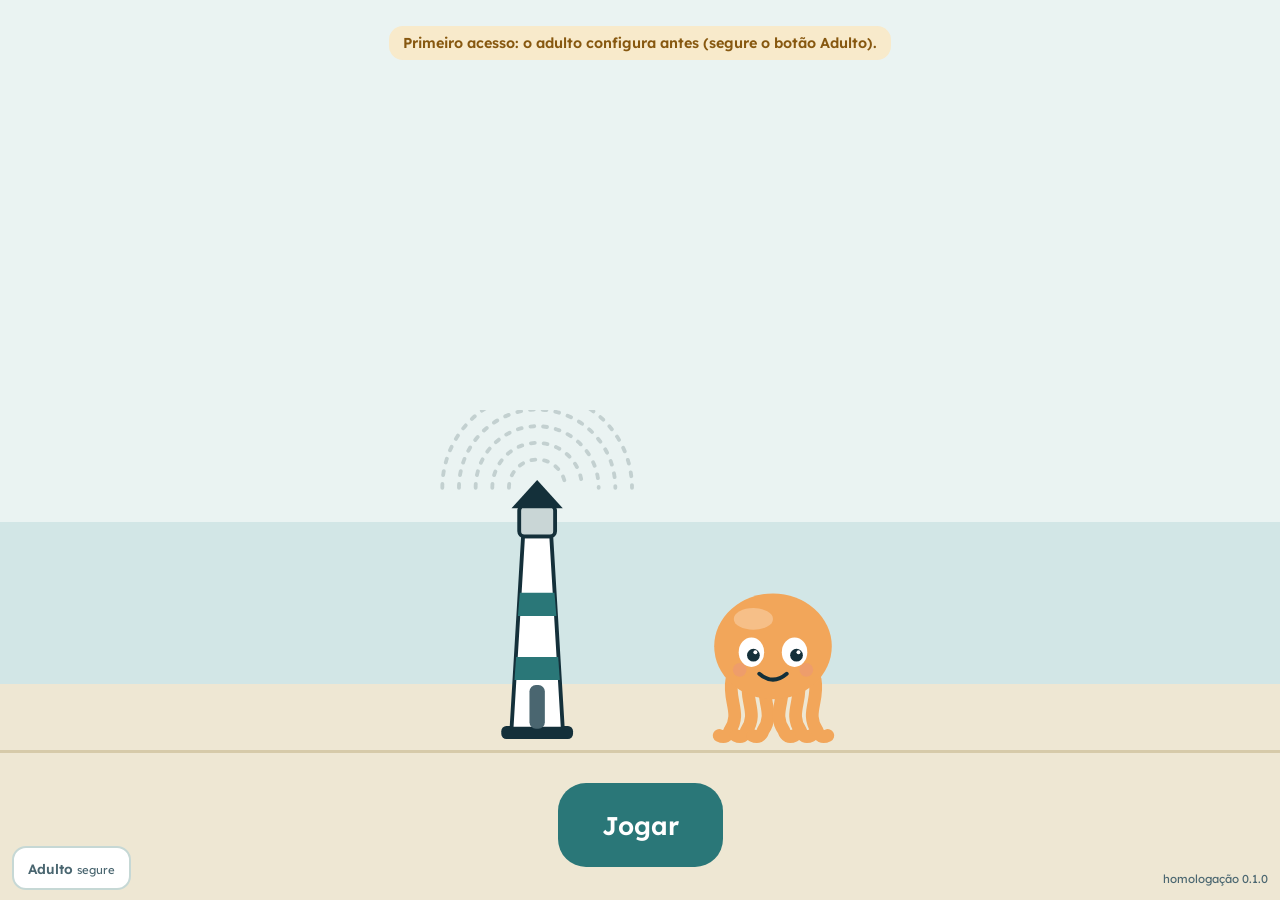
==== docs/jogo/index.html @ 40dbb8e6 "Protótipo jogável da Vila Conversa para homologação Aplicativo web instalável em docs/jogo, que roda" ====
<!doctype html>
<html lang="pt-BR">
<head>
<meta charset="utf-8">
<meta name="viewport" content="width=device-width, initial-scale=1, viewport-fit=cover">
<meta name="robots" content="noindex">
<meta name="theme-color" content="#2A7778">
<meta name="apple-mobile-web-app-capable" content="yes">
<meta name="mobile-web-app-capable" content="yes">
<meta name="apple-mobile-web-app-title" content="Ilha do Farol">
<meta name="apple-mobile-web-app-status-bar-style" content="default">
<meta name="description" content="Protótipo de homologação da Ilha do Farol, jogo terapêutico para crianças autistas.">
<title>Ilha do Farol</title>
<link rel="manifest" href="manifest.webmanifest">
<link rel="icon" href="icones/icone-192.png">
<link rel="apple-touch-icon" href="icones/icone-180.png">
<link rel="preconnect" href="https://fonts.googleapis.com">
<link rel="preconnect" href="https://fonts.gstatic.com" crossorigin>
<link rel="stylesheet" href="https://fonts.googleapis.com/css2?family=Lexend:wght@400;500;600;700&display=swap">
<link rel="stylesheet" href="estilo.css">
</head>
<body>
<div id="app"><p style="padding:24px;font-family:system-ui">Carregando a Ilha do Farol…</p></div>
<noscript><p style="padding:24px;font-family:system-ui">Este jogo precisa de JavaScript ligado.</p></noscript>
<script src="arte.js"></script>
<script src="app.js"></script>
</body>
</html>
---- docs/jogo/estilo.css ----
/* Ilha do Farol: estilos do protótipo.
   Um mundo visual só, claro e calmo. Nada pisca; movimento lento e raro. */
:root{
  color-scheme:light;
  --ceu:#EAF3F2; --mar:#D2E6E6; --areia:#EEE7D3; --areia-borda:#D6CAA9;
  --tinta:#14303A; --tinta2:#4A6670; --linha:#C6D8D5;
  --teal:#2A7778; --teal-claro:#D4E9E8; --ambar:#D8952A; --ambar-claro:#F8EACB; --ambar-tinta:#875810;
  --fundo:#F1F6F5; --superficie:#FFFFFF;
  --f:"Lexend","Segoe UI",system-ui,sans-serif;
}
*{box-sizing:border-box}
html,body{height:100%;margin:0}
body{background:var(--ceu);color:var(--tinta);font-family:var(--f);font-weight:400;-webkit-tap-highlight-color:transparent;overscroll-behavior:none}
button{font-family:inherit;color:inherit}
button:focus-visible,select:focus-visible,input:focus-visible,a:focus-visible{outline:3px solid var(--ambar);outline-offset:3px}
svg{display:block}
[hidden]{display:none!important}
img.foto{display:block;height:auto;user-select:none;-webkit-user-drag:none}
.morador-lugar img{width:clamp(120px,28vw,210px)}
.objeto img{width:100%}
.carta img.picto{width:100%;height:74px;object-fit:contain}
.faixa .slot img{width:56px;height:56px;object-fit:contain}
.museu .prateleira img{width:44px;height:44px;object-fit:contain}
.farol-foto{position:relative;display:grid;justify-items:center}
.farol-foto img.farol{height:min(52vh,340px);width:auto}
.farol-foto .aneis{position:absolute;top:-6%;width:70%}
.lume.foto.acena{animation:boia 3.2s ease-in-out infinite}
@keyframes boia{0%,100%{transform:translateY(0)}50%{transform:translateY(-6px)}}

/* ---------- Telas da criança ---------- */
.tela{width:100%;overflow:hidden;height:100dvh;display:grid;grid-template-rows:auto minmax(0,1fr) auto;background:linear-gradient(var(--ceu) 0 58%,var(--mar) 58% 76%,var(--areia) 76%);user-select:none;-webkit-user-select:none}
.topo{display:flex;align-items:center;justify-content:space-between;gap:10px;padding:calc(10px + env(safe-area-inset-top,0px)) 14px 6px}
.agenda{list-style:none;margin:0;padding:0;display:flex;gap:6px}
.agenda li{width:44px;height:44px;border-radius:12px;background:var(--superficie);display:grid;place-items:center;opacity:.5;border:2px solid transparent;position:relative}
.agenda li svg{width:30px;height:30px}
.agenda li.atual{opacity:1;border-color:var(--teal)}
.agenda li.feito{opacity:.85}
.agenda li.feito::after{content:"";position:absolute;right:-4px;bottom:-4px;width:16px;height:16px;border-radius:50%;background:var(--teal) url("data:image/svg+xml,%3Csvg xmlns='http://www.w3.org/2000/svg' viewBox='0 0 16 16'%3E%3Cpath d='M4 8.5l2.5 2.5L12 5.5' fill='none' stroke='white' stroke-width='2' stroke-linecap='round'/%3E%3C/svg%3E") center/100% no-repeat}
.btn-pausa{display:flex;align-items:center;gap:8px;min-height:56px;padding:0 16px 0 10px;border-radius:18px;background:var(--superficie);border:3px solid var(--tinta);font-weight:600;font-size:1.05rem;cursor:pointer}
.btn-pausa svg{width:34px;height:34px}

.palco{position:relative;min-height:0;display:grid;place-items:end center;overflow:hidden;padding:0 12px}
.legenda{position:absolute;top:8px;left:50%;transform:translateX(-50%);width:max-content;max-width:min(92%,640px);background:var(--superficie);border-radius:20px;padding:10px 18px;font-size:clamp(1.05rem,2.8vw,1.45rem);line-height:1.35;text-align:center;box-shadow:0 2px 0 var(--linha);z-index:3}
.legenda:empty{display:none}
.legenda .quem{display:block;font-size:.72rem;font-weight:600;letter-spacing:.08em;text-transform:uppercase;color:var(--teal)}
.legenda.alto{font-size:clamp(1.4rem,4.6vw,2.2rem);font-weight:700;letter-spacing:.02em}

.cena{position:relative;width:min(100%,860px);height:100%;display:flex;align-items:flex-end;justify-content:center;gap:4%;padding-top:86px}
.lado-lume,.lado-morador{position:relative;display:flex;align-items:flex-end}
.lado-lume .lume{width:clamp(130px,30vw,230px);height:auto}
.lado-morador{gap:0}
.barraca-fundo{position:absolute;left:50%;bottom:0;transform:translateX(-50%);width:clamp(170px,40vw,300px);opacity:.95}
.morador-lugar{position:relative;z-index:1}
.morador-lugar svg{width:clamp(120px,28vw,210px);height:auto}
.objeto{position:relative;z-index:2;align-self:center;width:clamp(56px,12vw,96px);transition:transform 1.1s ease,opacity .9s ease}
.objeto.grande{width:clamp(90px,20vw,150px)}
.objeto .grupo{display:flex;gap:4px}
.objeto.entregue{transform:translateX(-160%) translateY(-10%) scale(.8)}
.objeto.recolhe{opacity:0;transform:translateX(40%)}
.cena.aquecer{align-items:flex-end;gap:10%}
.cena.aquecer .objeto{align-self:flex-end;margin-bottom:6%}

.pote{position:absolute;right:14px;bottom:12px;z-index:4;display:flex;align-items:center;gap:6px;background:var(--superficie);border-radius:16px;padding:6px 12px 6px 8px;font-weight:700;font-size:1.2rem;font-variant-numeric:tabular-nums}
.pote svg{width:30px;height:30px}
.pote.ganhou{animation:pulo .7s ease 1}
.pote.brilho{box-shadow:0 0 0 8px var(--ambar-claro);transition:box-shadow 1.2s ease}
.pedrinhas{display:flex;gap:6px;flex-wrap:wrap;justify-content:center;max-width:100%}
.pedrinhas i{width:14px;height:14px;border-radius:50%;background:var(--superficie);border:2px solid var(--teal)}
.pedrinhas i.feita{background:var(--teal)}
.pedrinhas i.atual{background:var(--ambar);border-color:var(--ambar)}

.opcoes{display:flex;flex-direction:column;align-items:center;gap:12px;padding:12px 12px calc(16px + env(safe-area-inset-bottom,0px));background:var(--areia);border-top:3px solid var(--areia-borda);min-height:150px;justify-content:center}
.cartas{display:flex;flex-wrap:wrap;justify-content:center;gap:14px}
.carta{width:clamp(104px,27vw,152px);min-height:132px;display:grid;grid-template-rows:1fr auto;gap:4px;padding:10px 8px 10px;border-radius:20px;background:var(--superficie);border:3px solid #DCD4BF;border-top:12px solid var(--cat,#DCD4BF);font-weight:600;font-size:1rem;line-height:1.2;cursor:pointer;transition:opacity .7s ease,transform .15s ease,box-shadow .5s ease;touch-action:manipulation}
.carta svg{width:100%;height:74px}
.carta:active{transform:scale(.97)}
.carta.apagada{opacity:.28}
.carta.escondida{visibility:hidden}
.carta.modelo{box-shadow:0 0 0 6px var(--ambar-claro),0 0 0 9px var(--ambar)}
.carta.brilha{box-shadow:0 0 0 8px var(--ambar-claro),0 0 0 12px var(--ambar)}
.faixa{display:flex;gap:8px;padding:8px;border-radius:16px;background:var(--superficie);border:2px dashed var(--linha)}
.faixa .slot{width:78px;height:78px;border-radius:12px;background:var(--fundo);display:grid;place-items:center}
.faixa .slot svg{width:56px;height:56px}
.faixa .slot.cheio{background:var(--teal-claro)}

.botao{min-height:64px;padding:0 30px;border-radius:22px;border:0;background:var(--teal);color:#fff;font-weight:600;font-size:1.25rem;cursor:pointer;display:inline-flex;align-items:center;gap:10px;justify-content:center}
.botao.claro{background:var(--superficie);color:var(--tinta);border:3px solid var(--tinta)}
.botao.grande{min-height:84px;font-size:1.6rem;padding:0 44px;border-radius:28px}
.botoes{display:flex;flex-wrap:wrap;gap:12px;justify-content:center}

/* agenda grande da chegada */
.chegada{display:grid;gap:16px;justify-items:center;align-content:end;padding-top:92px;width:100%}
.agenda-grande{display:flex;flex-wrap:wrap;gap:10px;justify-content:center}
.agenda-grande div{width:92px;display:grid;justify-items:center;gap:6px;background:var(--superficie);border-radius:16px;padding:10px 6px;font-size:.85rem;font-weight:600;text-align:center}
.agenda-grande svg{width:46px;height:46px}
.cena-lume .lume{width:clamp(130px,28vw,210px);height:auto}

/* termômetro */
.termometro{display:flex;flex-wrap:wrap;gap:10px;justify-content:center}
.nivel{width:clamp(88px,17vw,120px);min-height:112px;border-radius:18px;background:var(--superficie);border:3px solid #DCD4BF;display:grid;justify-items:center;align-content:center;gap:4px;cursor:pointer;font-size:.9rem;font-weight:600;padding:8px 4px}
.nivel .bolinha{width:34px;height:34px;border-radius:50%;background:var(--c)}
.nivel b{font-size:1.3rem}

/* onda da calma */
.onda-caixa{width:min(92%,560px);height:210px;position:relative;margin-bottom:10px}
.onda-caixa svg{position:absolute;left:0;right:0;bottom:0;width:100%;height:170px;transform:translateY(40px);transition:transform 6s ease-in-out}
.onda-caixa.sobe svg{transform:translateY(-10px);transition-duration:4s}
.onda-caixa .dica{position:absolute;left:0;right:0;top:0;text-align:center;font-weight:600;font-size:1.4rem;color:var(--teal)}

/* início e fim */
.tela.inicio{grid-template-rows:minmax(0,1fr) auto}
.cena-inicio{display:flex;align-items:flex-end;justify-content:center;gap:2%;height:100%;padding-top:70px}
.cena-inicio .farol{height:min(52vh,340px);width:auto}
.cena-inicio .lume{width:clamp(120px,26vw,200px);height:auto}
.aviso-topo{position:absolute;top:calc(12px + env(safe-area-inset-top,0px));left:50%;transform:translateX(-50%);background:var(--ambar-claro);color:var(--ambar-tinta);border-radius:14px;padding:8px 14px;font-size:.9rem;font-weight:600;width:max-content;max-width:90%;text-align:center;z-index:5}
.btn-adulto{position:fixed;left:12px;bottom:calc(10px + env(safe-area-inset-bottom,0px));min-height:44px;padding:0 14px;border-radius:14px;border:2px solid var(--linha);background:var(--superficie);font-size:.85rem;font-weight:600;color:var(--tinta2);overflow:hidden;cursor:pointer;z-index:6;touch-action:none}
.btn-adulto small{font-weight:400}
.btn-adulto .enche{position:absolute;inset:0 auto 0 0;width:0;background:var(--teal-claro);z-index:-1}
.btn-adulto.segurando .enche{width:100%;transition:width 1.6s linear}
.versao{position:fixed;right:12px;bottom:calc(14px + env(safe-area-inset-bottom,0px));font-size:.72rem;color:var(--tinta2);z-index:6}
.tesouro{display:flex;align-items:flex-end;justify-content:center;gap:5%;height:100%;padding-top:90px;width:100%}
.tesouro .farol{height:min(46vh,300px);width:auto}
.museu{background:var(--superficie);border-radius:18px;padding:12px;display:grid;gap:8px;max-width:260px;margin-bottom:12px}
.museu b{font-size:.85rem;color:var(--tinta2);font-weight:600}
.museu .prateleira{display:grid;grid-template-columns:repeat(4,44px);gap:6px}
.museu .prateleira svg{width:44px;height:44px}
.museu .nova{animation:aparece 1.4s ease 1}
.tchau{display:flex;align-items:flex-end;justify-content:center;gap:6%;height:100%;padding-top:90px}
.tchau .lume{width:clamp(130px,28vw,210px);height:auto}
.proxima{background:var(--superficie);border-radius:18px;padding:14px;display:grid;justify-items:center;gap:6px;margin-bottom:14px;font-size:1.1rem}
.proxima svg{width:78px;height:78px}
.missao-adulto{max-width:640px;font-size:.9rem;color:var(--tinta2);text-align:center;background:var(--superficie);border-radius:14px;padding:10px 14px}
.preferencia .cartas .carta{width:clamp(100px,24vw,150px)}
.preferencia .carta svg{height:84px}

/* ---------- Movimento (sempre lento, nunca piscando) ---------- */
.lume .braco{transform-box:fill-box;transform-origin:50% 0}
.lume.acena .b0{animation:acenaE 1.8s ease-in-out infinite}
.lume.acena .b5{animation:acenaD 1.8s ease-in-out infinite}
.lume.danca{animation:balanca 1s ease-in-out 2}
@keyframes acenaE{0%,100%{transform:rotate(0)}50%{transform:rotate(16deg)}}
@keyframes acenaD{0%,100%{transform:rotate(0)}50%{transform:rotate(-16deg)}}
@keyframes balanca{0%,100%{transform:rotate(0)}25%{transform:rotate(-5deg)}75%{transform:rotate(5deg)}}
@keyframes pulo{0%,100%{transform:scale(1)}40%{transform:scale(1.12)}}
@keyframes aparece{from{opacity:0;transform:scale(.6)}to{opacity:1;transform:scale(1)}}
.calmo .lume.foto.acena,.calmo .lume.acena .braco,.calmo .lume.danca,.calmo .pote.ganhou,.calmo .museu .nova{animation:none}
.calmo .objeto,.calmo .carta{transition-duration:.01s}
@media (prefers-reduced-motion:reduce){
  *,*::before,*::after{animation:none!important;transition-duration:.01s!important}
}

/* ---------- Teclado do PIN ---------- */
.pin{min-height:100dvh;display:grid;place-items:center;background:var(--fundo);padding:24px 16px}
.pin-caixa{width:min(100%,360px);display:grid;gap:14px;text-align:center}
.pin-caixa h1{font-size:1.3rem;margin:0}
.pin-caixa p{margin:0;color:var(--tinta2);font-size:.95rem}
.pontos{display:flex;gap:12px;justify-content:center;min-height:22px}
.pontos i{width:18px;height:18px;border-radius:50%;border:2px solid var(--tinta)}
.pontos i.cheio{background:var(--tinta)}
.teclas{display:grid;grid-template-columns:repeat(3,1fr);gap:10px}
.teclas button{min-height:64px;border-radius:16px;border:2px solid var(--linha);background:var(--superficie);font-size:1.4rem;font-weight:600;cursor:pointer}
.erro{color:#8A3B2E;font-weight:600;min-height:1.3em}

/* ---------- Área do adulto ---------- */
.adulto{min-height:100dvh;background:var(--fundo);color:var(--tinta);user-select:text;-webkit-user-select:text}
.adulto-topo{position:sticky;top:0;z-index:5;display:flex;align-items:center;justify-content:space-between;gap:12px;padding:calc(10px + env(safe-area-inset-top,0px)) 16px 10px;background:var(--superficie);border-bottom:1px solid var(--linha)}
.adulto-topo div{display:grid}
.adulto-topo span{font-size:.8rem;color:var(--tinta2)}
.abas{display:flex;gap:4px;overflow-x:auto;padding:8px 12px;background:var(--superficie);border-bottom:1px solid var(--linha);position:sticky;top:61px;z-index:4}
.aba{flex:none;border:0;background:transparent;padding:9px 12px;border-radius:10px;font-size:.92rem;font-weight:500;color:var(--tinta2);cursor:pointer}
.aba.ativa{background:var(--teal-claro);color:var(--tinta);font-weight:600}
.painel{max-width:920px;margin:0 auto;padding:20px 16px 80px;display:grid;gap:18px}
.painel h2{font-size:1.3rem;margin:0}
.painel h3{font-size:1.05rem;margin:0}
.painel p{margin:0;line-height:1.55;max-width:72ch}
.bloco{background:var(--superficie);border:1px solid var(--linha);border-radius:14px;padding:16px;display:grid;gap:14px}
.campo{display:grid;grid-template-columns:minmax(0,1fr);gap:6px}
@media (min-width:640px){.campo{grid-template-columns:240px minmax(0,1fr);align-items:center;gap:14px}.campo .ajuda{grid-column:2}}
.campo label{font-weight:600;font-size:.95rem}
.controle{display:flex;align-items:center;gap:10px;flex-wrap:wrap}
.controle select,.controle input[type=text],.controle input[type=number]{min-height:44px;border-radius:10px;border:1px solid var(--linha);background:var(--superficie);padding:0 10px;font:inherit;min-width:0;max-width:100%}
.controle input[type=range]{width:min(100%,280px);accent-color:var(--teal)}
.controle output{font-variant-numeric:tabular-nums;font-weight:600;min-width:4ch}
.ajuda{font-size:.85rem;color:var(--tinta2)}
.interruptor{position:relative;display:inline-block;width:52px;height:30px}
.interruptor input{opacity:0;width:100%;height:100%;margin:0;position:absolute;cursor:pointer;z-index:1}
.interruptor span{position:absolute;inset:0;border-radius:30px;background:#C9D3D6;transition:background .2s}
.interruptor span::after{content:"";position:absolute;left:3px;top:3px;width:24px;height:24px;border-radius:50%;background:#fff;transition:transform .2s}
.interruptor input:checked + span{background:var(--teal)}
.interruptor input:checked + span::after{transform:translateX(22px)}
.interruptor input:focus-visible + span{outline:3px solid var(--ambar);outline-offset:2px}
.botao-p{min-height:44px;padding:0 14px;border-radius:12px;border:1px solid var(--teal);background:var(--superficie);color:var(--teal);font-weight:600;font-size:.92rem;cursor:pointer}
.botao-p.cheio{background:var(--teal);color:#fff}
.botao-p.perigo{border-color:#8A3B2E;color:#8A3B2E}
.linha-botoes{display:flex;flex-wrap:wrap;gap:8px}
.cartao-alvo header{display:flex;justify-content:space-between;align-items:center;gap:10px;flex-wrap:wrap}
.fase{font-size:.78rem;font-weight:600;padding:3px 10px;border-radius:999px;background:var(--fundo);color:var(--tinta2)}
.fase.ensino{background:var(--teal-claro);color:var(--tinta)}
.fase.aprendido{background:var(--ambar-claro);color:var(--ambar-tinta)}
.fase.desligado{background:transparent;border:1px dashed var(--linha)}
.resumo{font-size:.9rem;color:var(--tinta2)}
.tabela{overflow-x:auto;border:1px solid var(--linha);border-radius:12px;background:var(--superficie)}
table{border-collapse:collapse;width:100%;font-size:.88rem;min-width:560px}
th,td{text-align:left;padding:8px 10px;border-bottom:1px solid var(--linha);font-variant-numeric:tabular-nums;vertical-align:top}
th{font-size:.75rem;text-transform:uppercase;letter-spacing:.06em;color:var(--tinta2);background:var(--fundo);font-weight:600}
tr:last-child td{border-bottom:0}
.sugestao{display:grid;gap:8px;padding:12px;border-radius:12px;background:var(--ambar-claro)}
.sugestao.info{background:var(--teal-claro)}
.vazio{color:var(--tinta2);font-size:.9rem}
.grafico{width:100%;height:auto}
.grafico .grade{stroke:var(--linha);stroke-width:1}
.grafico .eixo{fill:var(--tinta2);font-size:11px;font-family:var(--f)}
.grafico .criterio{stroke:var(--ambar);stroke-width:1.5;stroke-dasharray:5 5}
.grafico .rot-criterio{fill:var(--ambar-tinta);font-size:11px;font-family:var(--f);font-weight:600}
.grafico .ajuste{stroke:var(--tinta2);stroke-width:1.5;stroke-dasharray:3 4}
.grafico .rot-ajuste{fill:var(--tinta2);font-size:10px;font-family:var(--f)}
.grafico .serie{fill:none;stroke:var(--teal);stroke-width:2;stroke-linejoin:round;stroke-linecap:round}
.grafico .ponto{fill:var(--teal);stroke:var(--superficie);stroke-width:2}
.grafico .ponto.base{fill:var(--superficie);stroke:var(--teal);stroke-width:2.5}
.grafico .alvo-toque{fill:transparent;cursor:pointer}
.legenda-graf{font-size:.8rem;color:var(--tinta2)}
.leitura{font-size:.85rem;font-weight:600;min-height:1.2em;color:var(--tinta)}
.chips{display:flex;flex-wrap:wrap;gap:8px}
.chip{min-height:40px;padding:0 12px;border-radius:999px;border:1px solid var(--linha);background:var(--superficie);font-size:.88rem;cursor:pointer}
.chip.marcado{background:var(--teal);border-color:var(--teal);color:#fff}
.lista-passos{margin:0;padding-left:1.3em;display:grid;gap:8px;line-height:1.5}
.aviso{position:fixed;left:50%;bottom:calc(18px + env(safe-area-inset-bottom,0px));transform:translateX(-50%);background:var(--tinta);color:#fff;border-radius:12px;padding:10px 16px;font-size:.9rem;z-index:20;opacity:0;transition:opacity .3s;pointer-events:none}
.aviso.mostra{opacity:1}
.confirmar{display:grid;gap:10px;padding:12px;border:1px solid #8A3B2E;border-radius:12px}
textarea{font:inherit;border-radius:10px;border:1px solid var(--linha);padding:8px 10px;min-height:70px;width:100%}

/* ---------- Celular ---------- */
@media (max-width:600px){
  .topo{padding-inline:10px;gap:6px}
  .agenda{gap:4px}
  .agenda li{width:36px;height:36px;border-radius:10px}
  .agenda li svg{width:24px;height:24px}
  .btn-pausa{min-height:52px;padding:0 10px}
  .btn-pausa span{display:none}
  .cena{padding-top:96px;gap:2%}
  .opcoes{min-height:170px}
}
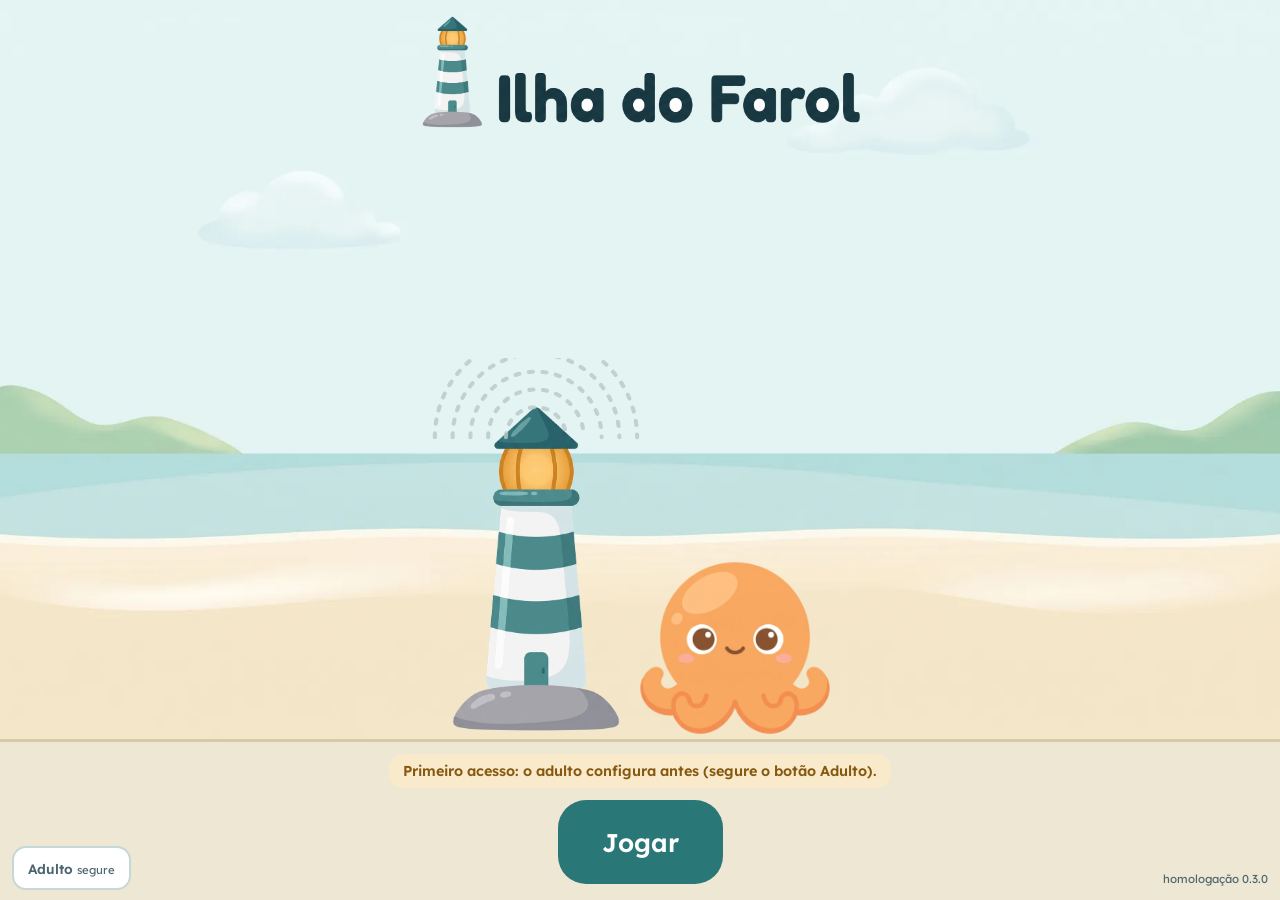
==== commit 1b91e1e1: "Versao 0.3: os oito lugares da ilha, arte nova e correcoes da revisao Lugares novos em lugares.js: C" ====
--- a/docs/jogo/index.html
+++ b/docs/jogo/index.html
@@ -24,5 +24,6 @@
 <noscript><p style="padding:24px;font-family:system-ui">Este jogo precisa de JavaScript ligado.</p></noscript>
 <script src="arte.js"></script>
 <script src="app.js"></script>
+<script src="lugares.js"></script>
 </body>
 </html>
--- a/docs/jogo/estilo.css
+++ b/docs/jogo/estilo.css
@@ -18,12 +18,26 @@
 img.foto{display:block;height:auto;user-select:none;-webkit-user-drag:none}
 .morador-lugar img{width:clamp(120px,28vw,210px)}
 .objeto img{width:100%}
-.carta img.picto{width:100%;height:74px;object-fit:contain}
+.carta img{width:100%;height:86px;object-fit:contain}
+.preferencia .carta img{height:84px}
+.pote img{width:30px;height:30px;object-fit:contain}
+.barraca-fundo img{width:100%;height:auto}
+.tesouro .farol-foto img.farol{height:min(46vh,300px)}
+.grupo img{width:33%;height:auto}
+img.foto{max-width:100%}
 .faixa .slot img{width:56px;height:56px;object-fit:contain}
 .museu .prateleira img{width:44px;height:44px;object-fit:contain}
 .farol-foto{position:relative;display:grid;justify-items:center}
 .farol-foto img.farol{height:min(52vh,340px);width:auto}
-.farol-foto .aneis{position:absolute;top:-6%;width:70%}
+.farol-foto .aneis{position:absolute;left:50%;top:-12%;width:150%;transform:translateX(-50%);pointer-events:none}
+.palco.com-fundo{background:url(img/fundo.webp) center bottom/cover no-repeat}
+.palco .logo{position:absolute;top:calc(14px + env(safe-area-inset-top,0px));left:50%;transform:translateX(-50%);width:min(78vw,440px);z-index:2}
+.tela.inicio .cena-inicio{padding-top:120px}
+.agenda li img{width:30px;height:30px;object-fit:contain}
+.agenda-grande img{width:46px;height:46px;object-fit:contain}
+.proxima img{width:78px;height:78px;object-fit:contain}
+.cena-lume img.lume,.tchau img.lume{height:auto}
+@media (max-width:600px){.agenda li img{width:24px;height:24px}}
 .lume.foto.acena{animation:boia 3.2s ease-in-out infinite}
 @keyframes boia{0%,100%{transform:translateY(0)}50%{transform:translateY(-6px)}}
 
@@ -60,7 +74,8 @@
 .cena.aquecer{align-items:flex-end;gap:10%}
 .cena.aquecer .objeto{align-self:flex-end;margin-bottom:6%}
 
-.pote{position:absolute;right:14px;bottom:12px;z-index:4;display:flex;align-items:center;gap:6px;background:var(--superficie);border-radius:16px;padding:6px 12px 6px 8px;font-weight:700;font-size:1.2rem;font-variant-numeric:tabular-nums}
+.topo-dir{display:flex;align-items:center;gap:8px}
+.pote{display:flex;min-height:48px;align-items:center;gap:6px;background:var(--superficie);border-radius:16px;padding:6px 12px 6px 8px;font-weight:700;font-size:1.2rem;font-variant-numeric:tabular-nums}
 .pote svg{width:30px;height:30px}
 .pote.ganhou{animation:pulo .7s ease 1}
 .pote.brilho{box-shadow:0 0 0 8px var(--ambar-claro);transition:box-shadow 1.2s ease}
@@ -112,7 +127,7 @@
 .cena-inicio{display:flex;align-items:flex-end;justify-content:center;gap:2%;height:100%;padding-top:70px}
 .cena-inicio .farol{height:min(52vh,340px);width:auto}
 .cena-inicio .lume{width:clamp(120px,26vw,200px);height:auto}
-.aviso-topo{position:absolute;top:calc(12px + env(safe-area-inset-top,0px));left:50%;transform:translateX(-50%);background:var(--ambar-claro);color:var(--ambar-tinta);border-radius:14px;padding:8px 14px;font-size:.9rem;font-weight:600;width:max-content;max-width:90%;text-align:center;z-index:5}
+.aviso-topo{background:var(--ambar-claro);color:var(--ambar-tinta);border-radius:14px;padding:8px 14px;font-size:.9rem;font-weight:600;max-width:90%;text-align:center;margin:0}
 .btn-adulto{position:fixed;left:12px;bottom:calc(10px + env(safe-area-inset-bottom,0px));min-height:44px;padding:0 14px;border-radius:14px;border:2px solid var(--linha);background:var(--superficie);font-size:.85rem;font-weight:600;color:var(--tinta2);overflow:hidden;cursor:pointer;z-index:6;touch-action:none}
 .btn-adulto small{font-weight:400}
 .btn-adulto .enche{position:absolute;inset:0 auto 0 0;width:0;background:var(--teal-claro);z-index:-1}
@@ -182,6 +197,7 @@
 .controle input[type=range]{width:min(100%,280px);accent-color:var(--teal)}
 .controle output{font-variant-numeric:tabular-nums;font-weight:600;min-width:4ch}
 .ajuda{font-size:.85rem;color:var(--tinta2)}
+.aviso-lugar{background:var(--ambar-claro);color:var(--ambar-tinta);border-radius:10px;padding:6px 12px;font-size:.85rem;font-weight:600;margin:4px 0 8px}
 .interruptor{position:relative;display:inline-block;width:52px;height:30px}
 .interruptor input{opacity:0;width:100%;height:100%;margin:0;position:absolute;cursor:pointer;z-index:1}
 .interruptor span{position:absolute;inset:0;border-radius:30px;background:#C9D3D6;transition:background .2s}
@@ -240,3 +256,77 @@
   .cena{padding-top:96px;gap:2%}
   .opcoes{min-height:170px}
 }
+
+/* ---------- Versão 0.3: os oito lugares ---------- */
+.tela.sem-rodape{grid-template-rows:auto minmax(0,1fr)}
+.sem-rodape .opcoes{display:none}
+.historia .legenda{display:none}
+.mapa-ilha{align-self:stretch;width:min(100%,820px);display:grid;grid-template-columns:repeat(auto-fill,minmax(150px,1fr));gap:12px;padding:92px 8px 16px;overflow:auto;align-content:start}
+.lugar-botao{background:var(--superficie);border:3px solid #DCD4BF;border-radius:20px;padding:10px;display:grid;justify-items:center;gap:6px;font-weight:600;font-size:.95rem;cursor:pointer;min-height:150px;text-align:center}
+.lugar-botao img,.lugar-botao svg{width:100%;height:96px;object-fit:contain}
+.rosto-grande{display:flex;align-items:flex-end;justify-content:center}
+.rosto-grande img,.rosto-grande svg{width:clamp(150px,34vw,260px);height:auto;max-height:42vh;object-fit:contain}
+.cartas.pequenas{gap:10px}
+.cartas.pequenas .carta{width:clamp(84px,21vw,120px);min-height:106px;border-top-width:9px;padding:8px 6px}
+.cartas.pequenas .carta img,.cartas.pequenas .carta svg{height:60px}
+.cartas.pequenas .carta span{font-size:.85rem}
+.faixa{flex-wrap:wrap;justify-content:center}
+.faixa.longa .slot{width:54px;height:54px}
+.faixa.longa .slot img,.faixa.longa .slot svg{width:44px;height:44px}
+.slot.pre{opacity:.75}
+.agenda-mini{display:flex;gap:8px;align-self:center}
+.mini-cartao{width:clamp(70px,16vw,110px);background:var(--superficie);border-radius:14px;padding:6px}
+.mini-cartao img,.mini-cartao svg{width:100%;height:auto}
+.mini-cartao.mudou{box-shadow:0 0 0 4px var(--ambar-claro),0 0 0 7px var(--ambar)}
+.livro{align-self:center;width:min(94%,560px);padding-top:16px}
+.livro .pagina{background:var(--superficie);border-radius:18px;padding:8px;box-shadow:0 2px 0 var(--linha)}
+.pagina-img{width:100%;height:auto;max-height:52vh;object-fit:contain;border-radius:12px;display:block;margin:0 auto}
+.pagina.fim{display:grid;place-items:center;align-content:center;gap:6px;min-height:220px;font-size:1.6rem}
+.pagina.fim span{font-size:1rem;color:var(--tinta2)}
+.pagina.pequena{width:min(62vw,300px)}
+.cena.livro-q{align-items:center;justify-content:center}
+.texto-pagina{margin:0;font-size:clamp(1.05rem,2.6vw,1.35rem);text-align:center;max-width:640px;line-height:1.4}
+.contador{font-weight:700;font-size:1.3rem;margin:0;font-variant-numeric:tabular-nums}
+.segurar{position:relative;overflow:hidden;touch-action:none}
+.segurar .enche{position:absolute;inset:0 auto 0 0;width:0;background:rgba(255,255,255,.35)}
+.segurar.segurando .enche{width:100%;transition:width 2s linear}
+.pulando .lume{animation:pulo 1s ease-in-out infinite}
+.tela.silencio{background:linear-gradient(#18424c,#0f2a31)}
+.silencio .opcoes{background:#16323B;border-top-color:#16323B;color:#E1EDEB}
+.silencio .contador{color:#E1EDEB;font-weight:500}
+.barco{position:relative;width:min(80vw,380px);aspect-ratio:3/2;align-self:center;margin-bottom:4%}
+.peca-barco{position:absolute}
+.peca-barco img{width:100%;height:auto;display:block}
+.peca-barco.barco-casco{left:10%;bottom:0;width:80%;z-index:3}
+.peca-barco.barco-mastro{left:48%;bottom:24%;height:72%;z-index:1}
+.peca-barco.barco-mastro img{height:100%;width:auto}
+.peca-barco.barco-vela{left:52%;bottom:33%;width:30%;z-index:2}
+.peca-barco.barco-bandeira{left:50%;top:0;width:12%;z-index:2}
+.peca-barco.barco-janela{left:24%;bottom:12%;width:11%;z-index:4}
+.peca-barco.barco-boia{left:66%;bottom:8%;width:13%;z-index:4}
+.barco.pronto{animation:boia 3.2s ease-in-out infinite}
+.vez{font-weight:700;font-size:1.2rem;margin:0}
+.vez.crianca{color:var(--teal)}
+.vez.adulto{color:var(--ambar-tinta)}
+.faixa-adulto{width:min(100%,720px);background:var(--fundo);border:1px dashed var(--linha);border-radius:12px;padding:8px 10px;display:grid;gap:6px;font-size:.82rem;color:var(--tinta2)}
+.faixa-adulto .botao-p{min-height:38px;font-size:.8rem}
+.carta.marcada{box-shadow:0 0 0 6px var(--teal-claro),0 0 0 9px var(--teal)}
+.museu-grande{align-self:center;background:var(--superficie);border-radius:18px;padding:14px;display:grid;gap:10px;width:min(94%,560px);margin-top:70px}
+.museu-grande .prateleira{display:grid;grid-template-columns:repeat(auto-fill,minmax(70px,1fr));gap:8px}
+.peca-museu{border:2px solid #DCD4BF;border-radius:14px;background:var(--superficie);padding:6px;cursor:pointer;transition:transform .3s ease,box-shadow .3s ease}
+.peca-museu img,.peca-museu svg{width:100%;height:60px;object-fit:contain}
+.peca-museu.escolhida{box-shadow:0 0 0 6px var(--ambar-claro),0 0 0 9px var(--ambar);transform:scale(1.05)}
+.grupo-lugar{margin:10px 0 -6px;color:var(--teal)}
+.cabeca-lugar{display:flex;gap:12px;align-items:center}
+.cabeca-lugar img,.cabeca-lugar svg{width:56px;height:56px;object-fit:contain}
+.bloco-interno{display:grid;gap:8px;border-top:1px solid var(--linha);padding-top:10px}
+.linha-historia{display:flex;align-items:center;gap:10px;flex-wrap:wrap}
+.pagina-editor .previa img{max-width:220px;border-radius:10px}
+.calmo .pulando .lume,.calmo .barco.pronto{animation:none}
+@media (max-width:600px){
+  .faixa .slot{width:56px;height:56px}
+  .faixa .slot img,.faixa .slot svg{width:44px;height:44px}
+  .mapa-ilha{grid-template-columns:repeat(2,minmax(0,1fr));padding-top:96px}
+  .lugar-botao{min-height:130px}
+  .lugar-botao img,.lugar-botao svg{height:78px}
+}
